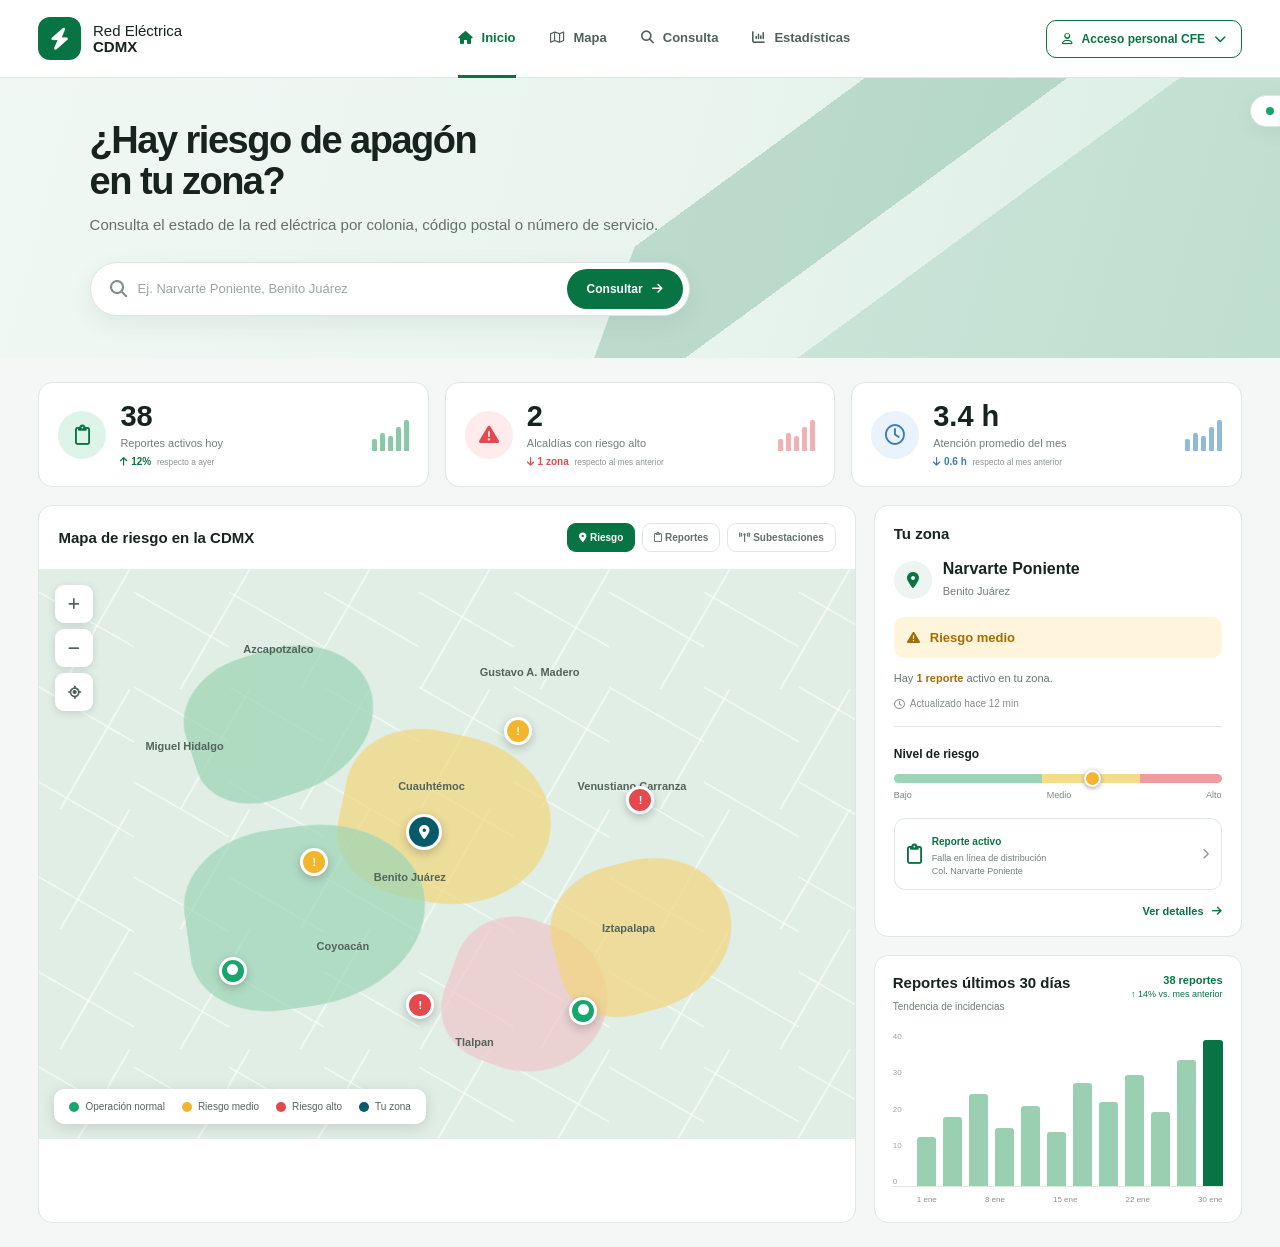
==== index.html @ fba77721 "Version 01 sin funcionalidad Se agrega la primer prueba de la página web, unicamente la vista de "in" ====
<!DOCTYPE html>
<html lang="es">
<head>
    <meta charset="UTF-8">
    <meta name="viewport" content="width=device-width, initial-scale=1.0">

    <title>Red Eléctrica CDMX</title>

    <link rel="stylesheet" href="styles.css">

    <!-- Iconos -->
    <link
        rel="stylesheet"
        href="https://cdnjs.cloudflare.com/ajax/libs/font-awesome/6.5.2/css/all.min.css"
    >
</head>

<body>

    <!-- ================= NAVBAR ================= -->

    <header class="navbar">

        <div class="brand">

            <div class="brand-logo">
                <i class="fa-solid fa-bolt"></i>
            </div>

            <div class="brand-name">
                <span>Red Eléctrica</span>
                <strong>CDMX</strong>
            </div>

        </div>


        <nav class="nav-menu">

            <a href="#" class="nav-link active">
                <i class="fa-solid fa-house"></i>
                Inicio
            </a>

            <a href="#mapa" class="nav-link">
                <i class="fa-regular fa-map"></i>
                Mapa
            </a>

            <a href="#consulta" class="nav-link">
                <i class="fa-solid fa-magnifying-glass"></i>
                Consulta
            </a>

            <a href="#estadisticas" class="nav-link">
                <i class="fa-solid fa-chart-column"></i>
                Estadísticas
            </a>

        </nav>


        <button class="account-button">

            <i class="fa-regular fa-user"></i>

            <span>Acceso personal CFE</span>

            <i class="fa-solid fa-chevron-down"></i>

        </button>

    </header>


    <!-- ================= HERO ================= -->

    <section class="hero" id="consulta">

        <div class="hero-background"></div>

        <div class="hero-content">

            <div class="system-status">

                <span class="status-dot"></span>

                Sistema en operación

            </div>


            <h1>
                ¿Hay riesgo de apagón
                <br>
                en tu zona?
            </h1>


            <p>
                Consulta el estado de la red eléctrica
                por colonia, código postal o número de servicio.
            </p>


            <form class="search-box" id="searchForm">

                <i class="fa-solid fa-magnifying-glass search-icon"></i>

                <input
                    type="text"
                    id="searchInput"
                    placeholder="Ej. Narvarte Poniente, Benito Juárez"
                    autocomplete="off"
                >

                <button type="submit">
                    Consultar
                    <i class="fa-solid fa-arrow-right"></i>
                </button>

            </form>

        </div>

    </section>


    <!-- ================= CONTENIDO ================= -->

    <main class="container">


        <!-- ================= MÉTRICAS ================= -->

        <section class="metrics">

            <article class="metric-card">

                <div class="metric-icon green">
                    <i class="fa-regular fa-clipboard"></i>
                </div>

                <div class="metric-content">

                    <span class="metric-value">38</span>

                    <span class="metric-label">
                        Reportes activos hoy
                    </span>

                    <span class="metric-trend positive">
                        <i class="fa-solid fa-arrow-up"></i>
                        12%
                        <small>respecto a ayer</small>
                    </span>

                </div>

                <div class="mini-chart">
                    <span></span>
                    <span></span>
                    <span></span>
                    <span></span>
                    <span></span>
                </div>

            </article>


            <article class="metric-card">

                <div class="metric-icon red">
                    <i class="fa-solid fa-triangle-exclamation"></i>
                </div>

                <div class="metric-content">

                    <span class="metric-value">2</span>

                    <span class="metric-label">
                        Alcaldías con riesgo alto
                    </span>

                    <span class="metric-trend negative">
                        <i class="fa-solid fa-arrow-down"></i>
                        1 zona
                        <small>respecto al mes anterior</small>
                    </span>

                </div>

                <div class="mini-chart red-chart">
                    <span></span>
                    <span></span>
                    <span></span>
                    <span></span>
                    <span></span>
                </div>

            </article>


            <article class="metric-card">

                <div class="metric-icon blue">
                    <i class="fa-regular fa-clock"></i>
                </div>

                <div class="metric-content">

                    <span class="metric-value">3.4 h</span>

                    <span class="metric-label">
                        Atención promedio del mes
                    </span>

                    <span class="metric-trend positive blue-text">
                        <i class="fa-solid fa-arrow-down"></i>
                        0.6 h
                        <small>respecto al mes anterior</small>
                    </span>

                </div>

                <div class="mini-chart blue-chart">
                    <span></span>
                    <span></span>
                    <span></span>
                    <span></span>
                    <span></span>
                </div>

            </article>

        </section>


        <!-- ================= DASHBOARD ================= -->

        <section class="dashboard">


            <!-- ================= MAPA ================= -->

            <article class="card map-card" id="mapa">

                <div class="card-header">

                    <h2>
                        Mapa de riesgo en la CDMX
                    </h2>

                    <div class="map-tabs">

                        <button class="map-tab active">
                            <i class="fa-solid fa-location-dot"></i>
                            Riesgo
                        </button>

                        <button class="map-tab">
                            <i class="fa-regular fa-clipboard"></i>
                            Reportes
                        </button>

                        <button class="map-tab">
                            <i class="fa-solid fa-tower-broadcast"></i>
                            Subestaciones
                        </button>

                    </div>

                </div>


                <div class="map">

                    <!-- Decoración de calles -->
                    <div class="street street-1"></div>
                    <div class="street street-2"></div>
                    <div class="street street-3"></div>
                    <div class="street street-4"></div>
                    <div class="street street-5"></div>


                    <!-- Zonas -->

                    <div class="zone-area zone-1"></div>
                    <div class="zone-area zone-2"></div>
                    <div class="zone-area zone-3"></div>
                    <div class="zone-area zone-4"></div>
                    <div class="zone-area zone-5"></div>


                    <!-- Nombres de alcaldías -->

                    <span class="map-label label-1">
                        Azcapotzalco
                    </span>

                    <span class="map-label label-2">
                        Gustavo A. Madero
                    </span>

                    <span class="map-label label-3">
                        Miguel Hidalgo
                    </span>

                    <span class="map-label label-4">
                        Cuauhtémoc
                    </span>

                    <span class="map-label label-5">
                        Venustiano Carranza
                    </span>

                    <span class="map-label label-6">
                        Benito Juárez
                    </span>

                    <span class="map-label label-7">
                        Coyoacán
                    </span>

                    <span class="map-label label-8">
                        Iztapalapa
                    </span>

                    <span class="map-label label-9">
                        Tlalpan
                    </span>


                    <!-- Marcadores -->

                    <button class="map-pin green pin-1">
                        <i class="fa-solid fa-circle"></i>
                    </button>

                    <button class="map-pin yellow pin-2">
                        !
                    </button>

                    <button class="map-pin red pin-3">
                        !
                    </button>

                    <button class="map-pin yellow pin-4">
                        !
                    </button>

                    <button class="map-pin red pin-5">
                        !
                    </button>

                    <button class="map-pin green pin-6">
                        <i class="fa-solid fa-circle"></i>
                    </button>

                    <button class="map-pin user-pin">
                        <i class="fa-solid fa-location-dot"></i>
                    </button>


                    <!-- Controles -->

                    <div class="map-controls">

                        <button>
                            <i class="fa-solid fa-plus"></i>
                        </button>

                        <button>
                            <i class="fa-solid fa-minus"></i>
                        </button>

                        <button>
                            <i class="fa-solid fa-location-crosshairs"></i>
                        </button>

                    </div>


                    <!-- Leyenda -->

                    <div class="map-legend">

                        <span>
                            <i class="legend-dot normal"></i>
                            Operación normal
                        </span>

                        <span>
                            <i class="legend-dot medium"></i>
                            Riesgo medio
                        </span>

                        <span>
                            <i class="legend-dot high"></i>
                            Riesgo alto
                        </span>

                        <span>
                            <i class="legend-dot location"></i>
                            Tu zona
                        </span>

                    </div>

                </div>

            </article>


            <!-- ================= COLUMNA DERECHA ================= -->

            <aside class="side-column">


                <!-- ================= TU ZONA ================= -->

                <article class="card zone-card">

                    <h2>
                        Tu zona
                    </h2>


                    <div class="location-title">

                        <div class="location-icon">
                            <i class="fa-solid fa-location-dot"></i>
                        </div>

                        <div>

                            <h3 id="zoneName">
                                Narvarte Poniente
                            </h3>

                            <span id="zoneCity">
                                Benito Juárez
                            </span>

                        </div>

                    </div>


                    <div class="risk-status">

                        <i class="fa-solid fa-triangle-exclamation"></i>

                        <span>
                            Riesgo medio
                        </span>

                    </div>


                    <p class="report-message">

                        Hay
                        <strong>1 reporte</strong>
                        activo en tu zona.

                    </p>


                    <div class="updated">

                        <i class="fa-regular fa-clock"></i>

                        Actualizado hace 12 min

                    </div>


                    <div class="zone-divider"></div>


                    <!-- Nivel -->

                    <div class="risk-level">

                        <strong>
                            Nivel de riesgo
                        </strong>


                        <div class="risk-bar">

                            <div class="risk-position"></div>

                        </div>


                        <div class="risk-scale">

                            <span>Bajo</span>

                            <span>Medio</span>

                            <span>Alto</span>

                        </div>

                    </div>


                    <!-- Reporte -->

                    <div class="active-report">

                        <div class="report-icon">

                            <i class="fa-regular fa-clipboard"></i>

                        </div>

                        <div>

                            <strong>
                                Reporte activo
                            </strong>

                            <p>
                                Falla en línea de distribución
                                <br>
                                Col. Narvarte Poniente
                            </p>

                        </div>

                        <i class="fa-solid fa-chevron-right"></i>

                    </div>


                    <button class="details-button">

                        Ver detalles

                        <i class="fa-solid fa-arrow-right"></i>

                    </button>

                </article>


                <!-- ================= GRÁFICA ================= -->

                <article class="card chart-card" id="estadisticas">

                    <div class="chart-header">

                        <div>

                            <h2>
                                Reportes últimos 30 días
                            </h2>

                            <span>
                                Tendencia de incidencias
                            </span>

                        </div>


                        <div class="chart-result">

                            <strong>
                                38 reportes
                            </strong>

                            <small>
                                ↑ 14% vs. mes anterior
                            </small>

                        </div>

                    </div>


                    <div class="chart">

                        <div class="chart-grid">

                            <span>40</span>
                            <span>30</span>
                            <span>20</span>
                            <span>10</span>
                            <span>0</span>

                        </div>


                        <div class="bars">

                            <div class="bar" style="height:32%"></div>
                            <div class="bar" style="height:45%"></div>
                            <div class="bar" style="height:60%"></div>
                            <div class="bar" style="height:38%"></div>
                            <div class="bar" style="height:52%"></div>
                            <div class="bar" style="height:35%"></div>
                            <div class="bar" style="height:67%"></div>
                            <div class="bar" style="height:55%"></div>
                            <div class="bar" style="height:72%"></div>
                            <div class="bar" style="height:48%"></div>
                            <div class="bar" style="height:82%"></div>
                            <div class="bar highlight" style="height:95%"></div>

                        </div>

                    </div>


                    <div class="chart-dates">

                        <span>1 ene</span>
                        <span>8 ene</span>
                        <span>15 ene</span>
                        <span>22 ene</span>
                        <span>30 ene</span>

                    </div>

                </article>

            </aside>

        </section>

    </main>


    <script src="script.js"></script>

</body>
</html>
---- styles.css ----
:root {

    --green: #087443;
    --green-dark: #075b38;
    --green-light: #dff4e9;

    --background: #f4f7f5;

    --white: #ffffff;

    --text: #17231e;
    --muted: #718078;

    --border: #dfe7e2;

    --yellow: #f4b52d;
    --yellow-light: #fff5dc;

    --red: #e5484d;
    --red-light: #ffebec;

    --blue: #397cb0;
    --blue-light: #eaf2fb;
}


/* ================= GENERAL ================= */

* {
    box-sizing: border-box;
    margin: 0;
    padding: 0;
}


body {

    font-family:
        Inter,
        -apple-system,
        BlinkMacSystemFont,
        "Segoe UI",
        sans-serif;

    background: var(--background);

    color: var(--text);

    min-height: 100vh;
}


button,
input {

    font-family: inherit;
}


/* ================= NAVBAR ================= */

.navbar {

    height: 78px;

    background: white;

    border-bottom: 1px solid var(--border);

    display: flex;

    align-items: center;

    justify-content: space-between;

    padding: 0 38px;

    position: sticky;

    top: 0;

    z-index: 100;
}


.brand {

    display: flex;

    align-items: center;

    gap: 12px;
}


.brand-logo {

    width: 43px;

    height: 43px;

    border-radius: 12px;

    background: var(--green);

    color: white;

    display: grid;

    place-items: center;

    font-size: 22px;
}


.brand-name {

    display: flex;

    flex-direction: column;

    font-size: 15px;

    line-height: 1.05;
}


.brand-name span {

    font-weight: 500;
}


.brand-name strong {

    font-weight: 800;
}


.nav-menu {

    display: flex;

    align-items: center;

    gap: 34px;

    margin-left: 80px;
}


.nav-link {

    height: 78px;

    display: flex;

    align-items: center;

    gap: 9px;

    color: #53615b;

    text-decoration: none;

    font-size: 13px;

    font-weight: 600;

    border-bottom: 3px solid transparent;

    transition: .2s ease;
}


.nav-link:hover {

    color: var(--green);
}


.nav-link.active {

    color: var(--green);

    border-bottom-color: var(--green);
}


.account-button {

    display: flex;

    align-items: center;

    gap: 9px;

    background: white;

    color: var(--green);

    border: 1px solid var(--green);

    border-radius: 10px;

    padding: 11px 15px;

    font-size: 12px;

    font-weight: 700;

    cursor: pointer;

    transition: .2s ease;
}


.account-button:hover {

    background: var(--green);

    color: white;
}


/* ================= HERO ================= */

.hero {

    min-height: 280px;

    position: relative;

    overflow: hidden;

    padding: 42px 7%;

    background:
        linear-gradient(
            105deg,
            #f0f8f4 0%,
            #e9f4ef 55%,
            #d8eee4 100%
        );
}


.hero-background {

    position: absolute;

    right: -5%;

    top: -20%;

    width: 55%;

    height: 150%;

    background:
        linear-gradient(
            135deg,
            transparent 0 20%,
            rgba(8, 116, 67, .20) 20% 38%,
            transparent 38% 48%,
            rgba(8, 116, 67, .12) 48%
        );

    transform: skewX(-20deg);

    pointer-events: none;
}


.hero-content {

    position: relative;

    z-index: 2;

    max-width: 650px;
}


.system-status {

    position: absolute;

    left: calc(100vw - 120px);

    top: -25px;

    white-space: nowrap;

    background: white;

    border: 1px solid var(--border);

    border-radius: 20px;

    padding: 9px 15px;

    font-size: 11px;

    font-weight: 700;

    box-shadow: 0 5px 20px rgba(0,0,0,.05);
}


.status-dot {

    width: 8px;

    height: 8px;

    display: inline-block;

    background: #16a66a;

    border-radius: 50%;

    margin-right: 7px;
}


.hero h1 {

    font-size: 38px;

    line-height: 1.08;

    letter-spacing: -1.5px;

    font-weight: 800;

    margin-bottom: 12px;
}


.hero p {

    max-width: 600px;

    color: #627169;

    font-size: 15px;

    line-height: 1.5;

    margin-bottom: 25px;
}


/* ================= SEARCH ================= */

.search-box {

    width: min(600px, 100%);

    height: 54px;

    display: flex;

    align-items: center;

    background: white;

    border: 1px solid #dce6e0;

    border-radius: 28px;

    padding: 5px 6px 5px 19px;

    box-shadow: 0 8px 25px rgba(31,70,53,.08);
}


.search-icon {

    color: #82918a;

    font-size: 17px;

    margin-right: 11px;
}


.search-box input {

    flex: 1;

    min-width: 0;

    border: none;

    outline: none;

    font-size: 13px;

    color: var(--text);
}


.search-box input::placeholder {

    color: #9aa7a1;
}


.search-box button {

    border: none;

    background: var(--green);

    color: white;

    border-radius: 23px;

    padding: 13px 20px;

    font-size: 12px;

    font-weight: 700;

    cursor: pointer;

    display: flex;

    align-items: center;

    gap: 9px;

    transition: .2s ease;
}


.search-box button:hover {

    background: var(--green-dark);

    transform: translateX(2px);
}


/* ================= CONTAINER ================= */

.container {

    max-width: 1450px;

    margin: auto;

    padding: 24px 3%;
}


/* ================= METRICS ================= */

.metrics {

    display: grid;

    grid-template-columns: repeat(3, 1fr);

    gap: 16px;

    margin-bottom: 18px;
}


.metric-card {

    background: white;

    border: 1px solid var(--border);

    border-radius: 14px;

    padding: 19px;

    display: flex;

    align-items: center;

    gap: 14px;

    transition: .2s ease;
}


.metric-card:hover {

    transform: translateY(-2px);

    box-shadow: 0 8px 25px rgba(27,63,45,.06);
}


.metric-icon {

    width: 48px;

    height: 48px;

    flex-shrink: 0;

    border-radius: 50%;

    display: grid;

    place-items: center;

    font-size: 20px;
}


.metric-icon.green {

    background: var(--green-light);

    color: var(--green);
}


.metric-icon.red {

    background: var(--red-light);

    color: var(--red);
}


.metric-icon.blue {

    background: var(--blue-light);

    color: var(--blue);
}


.metric-content {

    display: flex;

    flex-direction: column;
}


.metric-value {

    font-size: 29px;

    line-height: 1;

    font-weight: 800;
}


.metric-label {

    color: var(--muted);

    font-size: 11px;

    margin-top: 6px;
}


.metric-trend {

    font-size: 10px;

    margin-top: 7px;

    font-weight: 700;
}


.metric-trend small {

    font-weight: 500;

    color: #89958f;

    margin-left: 3px;
}


.positive {

    color: var(--green);
}


.negative {

    color: var(--red);
}


.blue-text {

    color: var(--blue);
}


.mini-chart {

    height: 32px;

    display: flex;

    align-items: end;

    gap: 3px;

    margin-left: auto;
}


.mini-chart span {

    width: 5px;

    background: #89c9aa;

    border-radius: 2px 2px 0 0;
}


.mini-chart span:nth-child(1) { height: 35%; }
.mini-chart span:nth-child(2) { height: 55%; }
.mini-chart span:nth-child(3) { height: 45%; }
.mini-chart span:nth-child(4) { height: 75%; }
.mini-chart span:nth-child(5) { height: 95%; }


.red-chart span {

    background: #f0b1b4;
}


.blue-chart span {

    background: #91bad8;
}


/* ================= DASHBOARD ================= */

.dashboard {

    display: grid;

    grid-template-columns:
        minmax(0, 2fr)
        minmax(330px, .9fr);

    gap: 18px;
}


.card {

    background: white;

    border: 1px solid var(--border);

    border-radius: 14px;

    overflow: hidden;
}


/* ================= CARD HEADER ================= */

.card-header {

    display: flex;

    align-items: center;

    justify-content: space-between;

    padding: 17px 19px;
}


.card-header h2,
.zone-card h2,
.chart-card h2 {

    font-size: 15px;

    font-weight: 800;
}


/* ================= MAP TABS ================= */

.map-tabs {

    display: flex;

    gap: 7px;
}


.map-tab {

    border: 1px solid var(--border);

    background: white;

    border-radius: 9px;

    padding: 8px 11px;

    font-size: 10px;

    font-weight: 700;

    color: #64716b;

    cursor: pointer;

    transition: .2s;
}


.map-tab.active,
.map-tab:hover {

    background: var(--green);

    color: white;

    border-color: var(--green);
}


/* ================= MAP ================= */

.map {

    height: 570px;

    position: relative;

    overflow: hidden;

    background-color: #e0eee6;

    background-image:
        linear-gradient(
            30deg,
            transparent 47%,
            rgba(255,255,255,.7) 48%,
            transparent 49%
        ),
        linear-gradient(
            120deg,
            transparent 47%,
            rgba(255,255,255,.7) 48%,
            transparent 49%
        );

    background-size: 95px 95px, 120px 120px;
}


.zone-area {

    position: absolute;

    border-radius: 45% 55% 60% 40%;

    opacity: .72;

    filter: blur(.2px);
}


.zone-1 {

    width: 190px;

    height: 145px;

    background: #9bd5b3;

    top: 14%;

    left: 18%;

    transform: rotate(-18deg);
}


.zone-2 {

    width: 210px;

    height: 170px;

    background: #f2d77e;

    top: 29%;

    left: 37%;

    transform: rotate(12deg);
}


.zone-3 {

    width: 240px;

    height: 180px;

    background: #9fd6b7;

    top: 45%;

    left: 18%;

    transform: rotate(-8deg);
}


.zone-4 {

    width: 160px;

    height: 150px;

    background: #efc7cb;

    top: 62%;

    left: 50%;

    transform: rotate(20deg);
}


.zone-5 {

    width: 180px;

    height: 150px;

    background: #f2d67f;

    top: 51%;

    left: 63%;

    transform: rotate(-15deg);
}


/* ================= MAP LABELS ================= */

.map-label {

    position: absolute;

    color: #53645b;

    font-size: 11px;

    font-weight: 700;

    z-index: 3;

    pointer-events: none;
}


.label-1 { top: 13%; left: 25%; }
.label-2 { top: 17%; left: 54%; }
.label-3 { top: 30%; left: 13%; }
.label-4 { top: 37%; left: 44%; }
.label-5 { top: 37%; left: 66%; }
.label-6 { top: 53%; left: 41%; }
.label-7 { top: 65%; left: 34%; }
.label-8 { top: 62%; left: 69%; }
.label-9 { top: 82%; left: 51%; }


/* ================= PINS ================= */

.map-pin {

    position: absolute;

    width: 28px;

    height: 28px;

    border-radius: 50%;

    border: 3px solid white;

    color: white;

    display: grid;

    place-items: center;

    font-size: 11px;

    font-weight: 800;

    box-shadow: 0 3px 10px rgba(0,0,0,.22);

    cursor: pointer;

    z-index: 5;

    transition: .2s;
}


.map-pin:hover {

    transform: scale(1.15);
}


.map-pin.green {

    background: #17a66b;
}


.pin-1 {

    top: 68%;

    left: 22%;
}


.pin-2 {

    top: 26%;

    left: 57%;

    background: var(--yellow);
}


.pin-3 {

    top: 38%;

    left: 72%;

    background: var(--red);
}


.pin-4 {

    top: 49%;

    left: 32%;

    background: var(--yellow);
}


.pin-5 {

    top: 74%;

    left: 45%;

    background: var(--red);
}


.pin-6 {

    top: 75%;

    left: 65%;

    background: #17a66b;
}


.user-pin {

    top: 43%;

    left: 45%;

    width: 36px;

    height: 36px;

    background: #075b68;

    font-size: 14px;
}


/* ================= MAP CONTROLS ================= */

.map-controls {

    position: absolute;

    top: 16px;

    left: 16px;

    display: flex;

    flex-direction: column;

    gap: 6px;

    z-index: 10;
}


.map-controls button {

    width: 38px;

    height: 38px;

    border: none;

    border-radius: 9px;

    background: white;

    box-shadow: 0 2px 8px rgba(0,0,0,.12);

    cursor: pointer;

    color: #52615a;

    transition: .2s;
}


.map-controls button:hover {

    background: var(--green);

    color: white;
}


/* ================= LEGEND ================= */

.map-legend {

    position: absolute;

    left: 15px;

    bottom: 15px;

    background: white;

    border-radius: 10px;

    padding: 12px 15px;

    box-shadow: 0 3px 15px rgba(0,0,0,.13);

    display: flex;

    gap: 17px;

    font-size: 10px;

    color: #56645d;

    z-index: 10;
}


.map-legend span {

    display: flex;

    align-items: center;

    gap: 6px;
}


.legend-dot {

    width: 10px;

    height: 10px;

    border-radius: 50%;

    display: inline-block;
}


.legend-dot.normal {

    background: #17a66b;
}


.legend-dot.medium {

    background: var(--yellow);
}


.legend-dot.high {

    background: var(--red);
}


.legend-dot.location {

    background: #075b68;
}


/* ================= SIDE ================= */

.side-column {

    display: flex;

    flex-direction: column;

    gap: 18px;
}


/* ================= ZONA ================= */

.zone-card {

    padding: 19px;
}


.location-title {

    display: flex;

    align-items: center;

    gap: 11px;

    margin: 18px 0;
}


.location-icon {

    width: 38px;

    height: 38px;

    border-radius: 50%;

    background: #edf4f1;

    display: grid;

    place-items: center;

    color: var(--green);
}


.location-title h3 {

    font-size: 16px;

    margin-bottom: 3px;
}


.location-title span {

    font-size: 11px;

    color: var(--muted);
}


/* ================= RISK ================= */

.risk-status {

    padding: 13px;

    border-radius: 10px;

    background: var(--yellow-light);

    color: #a36d00;

    display: flex;

    align-items: center;

    gap: 10px;

    font-size: 13px;

    font-weight: 800;
}


.report-message {

    font-size: 11px;

    color: #68766f;

    margin: 14px 0;
}


.report-message strong {

    color: #a36d00;
}


.updated {

    color: #829088;

    font-size: 10px;

    display: flex;

    align-items: center;

    gap: 6px;
}


.zone-divider {

    border-top: 1px solid var(--border);

    margin: 17px 0;
}


.risk-level strong {

    font-size: 12px;
}


.risk-bar {

    height: 9px;

    border-radius: 10px;

    margin: 12px 0 7px;

    background:
        linear-gradient(
            90deg,
            #9bd5b6 0%,
            #9bd5b6 45%,
            #f7dc88 45%,
            #f7dc88 75%,
            #ef9b9f 75%
        );

    position: relative;
}


.risk-position {

    position: absolute;

    left: 58%;

    top: -4px;

    width: 17px;

    height: 17px;

    border-radius: 50%;

    background: var(--yellow);

    border: 2px solid white;

    box-shadow: 0 1px 5px #999;
}


.risk-scale {

    display: flex;

    justify-content: space-between;

    color: #7a8781;

    font-size: 9px;
}


/* ================= REPORT ================= */

.active-report {

    margin-top: 18px;

    border: 1px solid var(--border);

    border-radius: 11px;

    padding: 12px;

    display: flex;

    align-items: center;

    gap: 10px;
}


.report-icon {

    color: var(--green);

    font-size: 20px;
}


.active-report div:nth-child(2) {

    flex: 1;
}


.active-report strong {

    color: var(--green);

    font-size: 10px;
}


.active-report p {

    color: var(--muted);

    font-size: 9px;

    line-height: 1.4;

    margin-top: 3px;
}


.active-report > i {

    color: #8c9993;

    font-size: 11px;
}


.details-button {

    width: 100%;

    margin-top: 15px;

    border: none;

    background: transparent;

    color: var(--green);

    font-size: 11px;

    font-weight: 800;

    display: flex;

    align-items: center;

    justify-content: flex-end;

    gap: 8px;

    cursor: pointer;
}


/* ================= CHART ================= */

.chart-card {

    padding: 18px;
}


.chart-header {

    display: flex;

    justify-content: space-between;

    align-items: flex-start;
}


.chart-header h2 {

    margin-bottom: 5px;
}


.chart-header > div:first-child span {

    color: var(--muted);

    font-size: 10px;
}


.chart-result {

    display: flex;

    flex-direction: column;

    align-items: flex-end;
}


.chart-result strong {

    color: var(--green);

    font-size: 11px;
}


.chart-result small {

    color: var(--green);

    font-size: 9px;

    margin-top: 3px;
}


.chart {

    height: 155px;

    position: relative;

    margin-top: 18px;

    border-bottom: 1px solid var(--border);
}


.chart-grid {

    position: absolute;

    left: 0;

    top: 0;

    height: 100%;

    display: flex;

    flex-direction: column;

    justify-content: space-between;

    color: #9aa59f;

    font-size: 8px;
}


.bars {

    position: absolute;

    left: 24px;

    right: 0;

    bottom: 0;

    height: 100%;

    display: flex;

    align-items: end;

    gap: 7px;
}


.bar {

    flex: 1;

    background: #9bcfb2;

    border-radius: 3px 3px 0 0;

    min-width: 5px;

    transition: .25s;
}


.bar:hover {

    background: var(--green);

    transform: translateY(-3px);
}


.bar.highlight {

    background: var(--green);
}


.chart-dates {

    margin-left: 24px;

    display: flex;

    justify-content: space-between;

    padding-top: 8px;

    color: #89958f;

    font-size: 8px;
}


/* ================= RESPONSIVE ================= */

@media (max-width: 1100px) {

    .nav-menu {

        margin-left: 20px;

        gap: 18px;
    }

    .dashboard {

        grid-template-columns: 1fr;
    }

    .side-column {

        display: grid;

        grid-template-columns: 1fr 1fr;
    }

    .map {

        height: 500px;
    }

}


@media (max-width: 800px) {

    .navbar {

        padding: 0 18px;
    }

    .nav-menu {

        display: none;
    }

    .account-button span {

        display: none;
    }

    .hero {

        padding: 38px 25px;
    }

    .hero h1 {

        font-size: 31px;
    }

    .system-status {

        display: none;
    }

    .metrics {

        grid-template-columns: 1fr;
    }

    .side-column {

        grid-template-columns: 1fr;
    }

    .map-tabs {

        display: none;
    }

    .map {

        height: 430px;
    }

    .map-legend {

        flex-wrap: wrap;

        max-width: 280px;
    }

}


@media (max-width: 520px) {

    .container {

        padding: 16px;
    }

    .brand-name {

        display: none;
    }

    .hero {

        min-height: 330px;
    }

    .hero h1 {

        font-size: 29px;
    }

    .search-box {

        height: auto;

        padding: 6px;
    }

    .search-box input {

        width: 100%;

        padding: 10px 0;
    }

    .search-box button {

        padding: 12px 14px;
    }

    .metric-card {

        padding: 15px;
    }

    .card-header {

        padding: 14px;
    }

    .map {

        height: 390px;
    }

    .map-label {

        font-size: 8px;
    }

    .map-legend {

        left: 8px;

        bottom: 8px;
    }

}
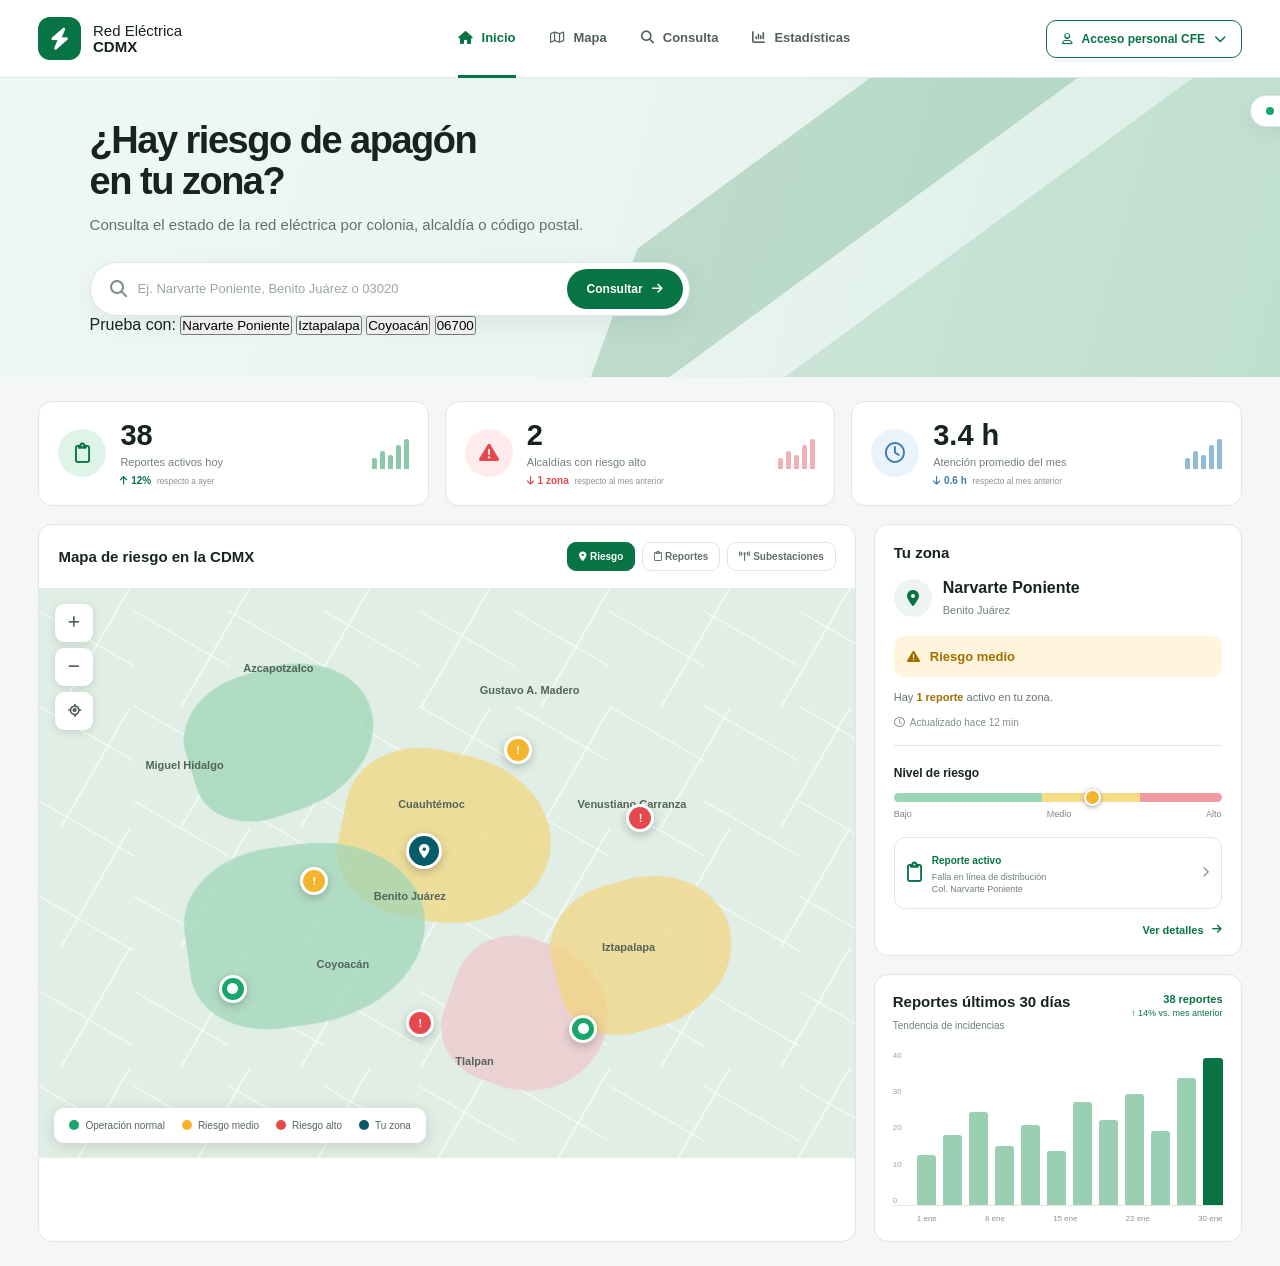
==== commit afc811d0: "Update index.html c1" ====
--- a/index.html
+++ b/index.html
@@ -99,7 +99,7 @@
 
             <p>
                 Consulta el estado de la red eléctrica
-                por colonia, código postal o número de servicio.
+                por colonia, alcaldía o código postal.
             </p>
 
 
@@ -110,7 +110,7 @@
                 <input
                     type="text"
                     id="searchInput"
-                    placeholder="Ej. Narvarte Poniente, Benito Juárez"
+                    placeholder="Ej. Narvarte Poniente, Benito Juárez o 03020"
                     autocomplete="off"
                 >
 
@@ -120,6 +120,21 @@
                 </button>
 
             </form>
+
+
+            <div class="search-suggestions">
+
+                <span>Prueba con:</span>
+
+                <button type="button" data-consulta="Narvarte Poniente">Narvarte Poniente</button>
+
+                <button type="button" data-consulta="Iztapalapa">Iztapalapa</button>
+
+                <button type="button" data-consulta="Coyoacán">Coyoacán</button>
+
+                <button type="button" data-consulta="06700">06700</button>
+
+            </div>
 
         </div>
 
@@ -637,4 +652,4 @@
     <script src="script.js"></script>
 
 </body>
-</html>+</html>
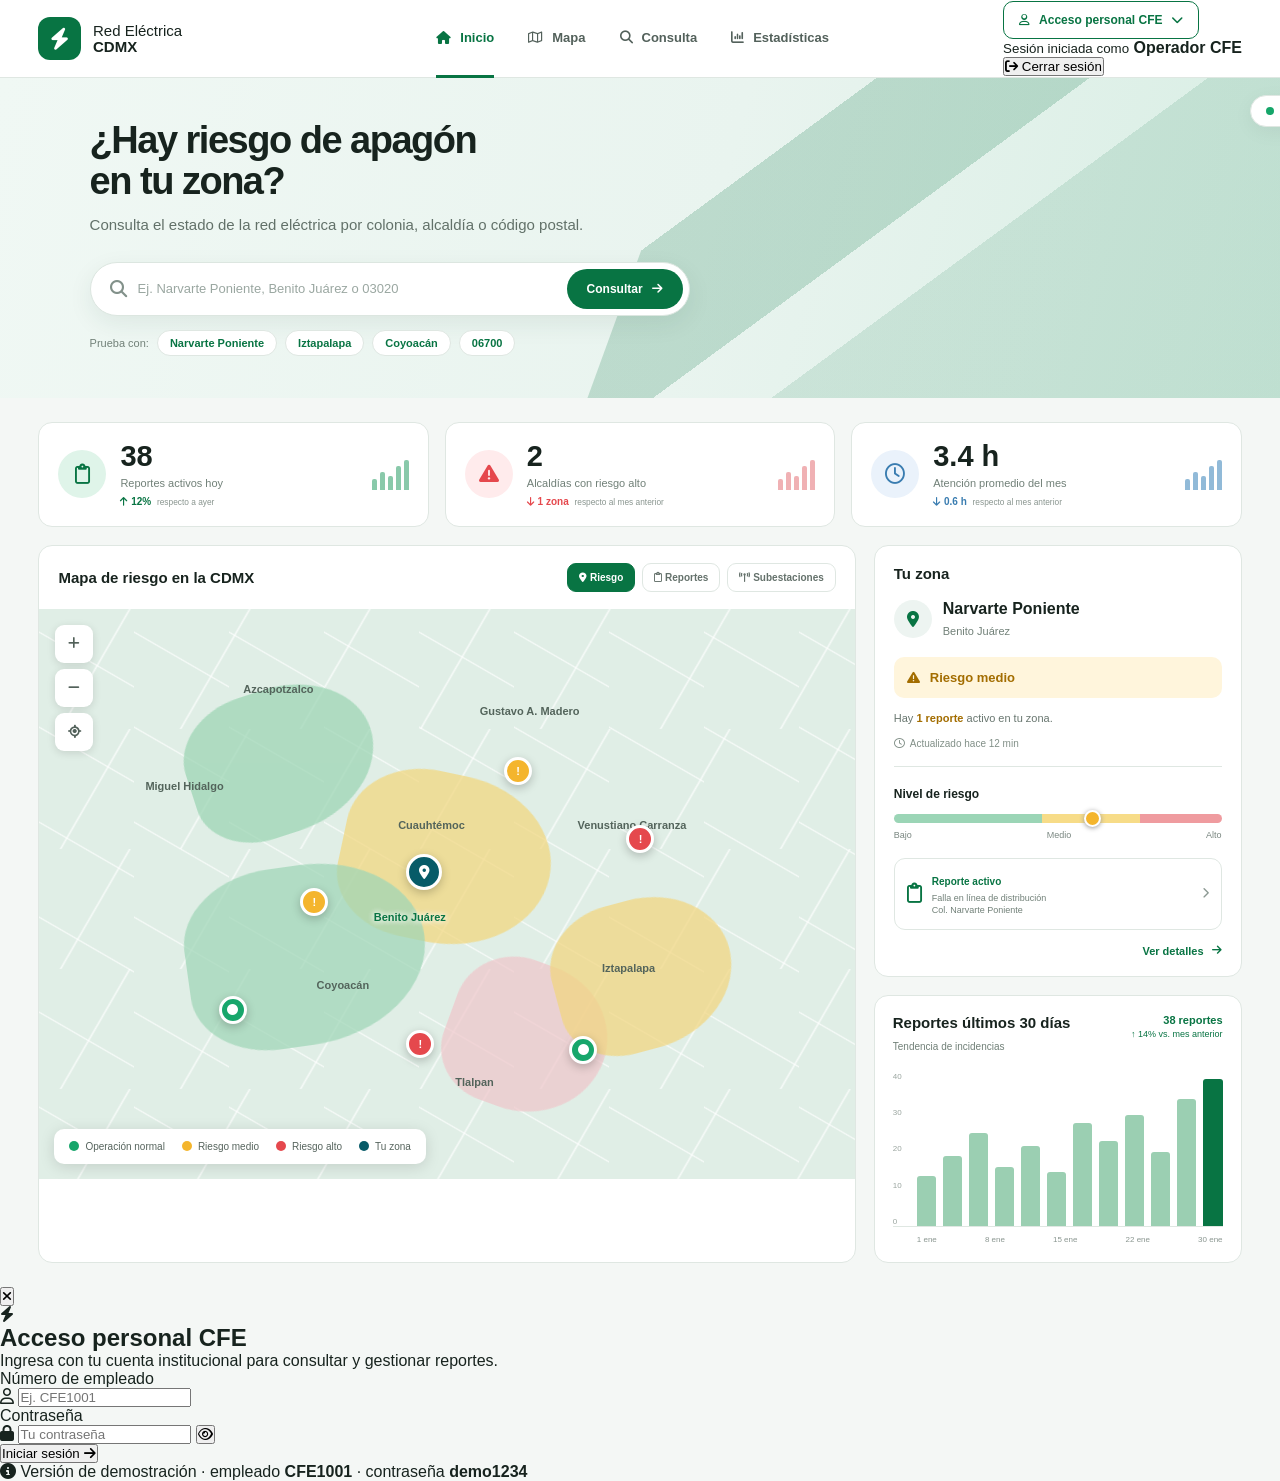
==== commit 56f42504: "Update index.html" ====
--- a/index.html
+++ b/index.html
@@ -60,15 +60,40 @@
         </nav>
 
 
-        <button class="account-button">
-
-            <i class="fa-regular fa-user"></i>
-
-            <span>Acceso personal CFE</span>
-
-            <i class="fa-solid fa-chevron-down"></i>
-
-        </button>
+        <div class="account-wrapper">
+
+            <button
+                class="account-button"
+                type="button"
+                aria-haspopup="dialog"
+            >
+
+                <i class="fa-regular fa-user"></i>
+
+                <span>Acceso personal CFE</span>
+
+                <i class="fa-solid fa-chevron-down"></i>
+
+            </button>
+
+
+            <!-- Menú de sesión (solo aparece con sesión iniciada) -->
+
+            <div class="account-menu" id="accountMenu">
+
+                <div class="account-menu-info">
+                    <small>Sesión iniciada como</small>
+                    <strong id="accountMenuName">Operador CFE</strong>
+                </div>
+
+                <button type="button" id="logoutButton">
+                    <i class="fa-solid fa-arrow-right-from-bracket"></i>
+                    Cerrar sesión
+                </button>
+
+            </div>
+
+        </div>
 
     </header>
 
@@ -649,6 +674,120 @@
     </main>
 
 
+    <!-- ================= LOGIN ================= -->
+
+    <div
+        class="login-overlay"
+        id="loginModal"
+        aria-hidden="true"
+    >
+
+        <div
+            class="login-card"
+            role="dialog"
+            aria-modal="true"
+            aria-labelledby="loginTitle"
+        >
+
+            <button
+                type="button"
+                class="login-close"
+                id="closeLogin"
+                aria-label="Cerrar"
+            >
+                <i class="fa-solid fa-xmark"></i>
+            </button>
+
+
+            <div class="login-logo">
+                <i class="fa-solid fa-bolt"></i>
+            </div>
+
+            <h2 id="loginTitle">Acceso personal CFE</h2>
+
+            <p class="login-subtitle">
+                Ingresa con tu cuenta institucional
+                para consultar y gestionar reportes.
+            </p>
+
+
+            <form id="loginForm" novalidate>
+
+                <label for="loginUser">
+                    Número de empleado
+                </label>
+
+                <div class="login-field">
+
+                    <i class="fa-regular fa-user"></i>
+
+                    <input
+                        type="text"
+                        id="loginUser"
+                        placeholder="Ej. CFE1001"
+                        autocomplete="username"
+                    >
+
+                </div>
+
+
+                <label for="loginPass">
+                    Contraseña
+                </label>
+
+                <div class="login-field">
+
+                    <i class="fa-solid fa-lock"></i>
+
+                    <input
+                        type="password"
+                        id="loginPass"
+                        placeholder="Tu contraseña"
+                        autocomplete="current-password"
+                    >
+
+                    <button
+                        type="button"
+                        id="togglePass"
+                        aria-label="Mostrar contraseña"
+                    >
+                        <i class="fa-regular fa-eye"></i>
+                    </button>
+
+                </div>
+
+
+                <div
+                    class="login-error"
+                    id="loginError"
+                    role="alert"
+                ></div>
+
+
+                <button
+                    type="submit"
+                    class="login-submit"
+                    id="loginSubmit"
+                >
+                    Iniciar sesión
+                    <i class="fa-solid fa-arrow-right"></i>
+                </button>
+
+            </form>
+
+
+            <p class="login-hint">
+                <i class="fa-solid fa-circle-info"></i>
+                Versión de demostración &middot;
+                empleado <strong>CFE1001</strong>
+                &middot; contraseña <strong>demo1234</strong>
+            </p>
+
+        </div>
+
+    </div>
+
+
     <script src="script.js"></script>
 
 </body>
--- a/styles.css
+++ b/styles.css
@@ -1738,4 +1738,78 @@
         bottom: 8px;
     }
 
-}+}
+
+
+/* ================= CONSULTA: SUGERENCIAS Y ESTADOS ================= */
+
+.search-suggestions {
+
+    display: flex;
+
+    flex-wrap: wrap;
+
+    align-items: center;
+
+    gap: 8px;
+
+    margin-top: 14px;
+
+    font-size: 11px;
+
+    color: var(--muted);
+}
+
+
+.search-suggestions button {
+
+    border: 1px solid var(--border);
+
+    background: white;
+
+    color: var(--green);
+
+    border-radius: 20px;
+
+    padding: 6px 12px;
+
+    font-size: 11px;
+
+    font-weight: 600;
+
+    cursor: pointer;
+
+    transition: .2s ease;
+}
+
+
+.search-suggestions button:hover {
+
+    background: var(--green);
+
+    color: white;
+
+    border-color: var(--green);
+}
+
+
+.search-box button:disabled {
+
+    pointer-events: none;
+}
+
+
+.risk-position {
+
+    transition: left .4s ease;
+}
+
+
+.map-label.label-active {
+
+    color: var(--green);
+
+    font-weight: 800;
+
+    text-shadow: 0 0 6px white, 0 0 6px white;
+}
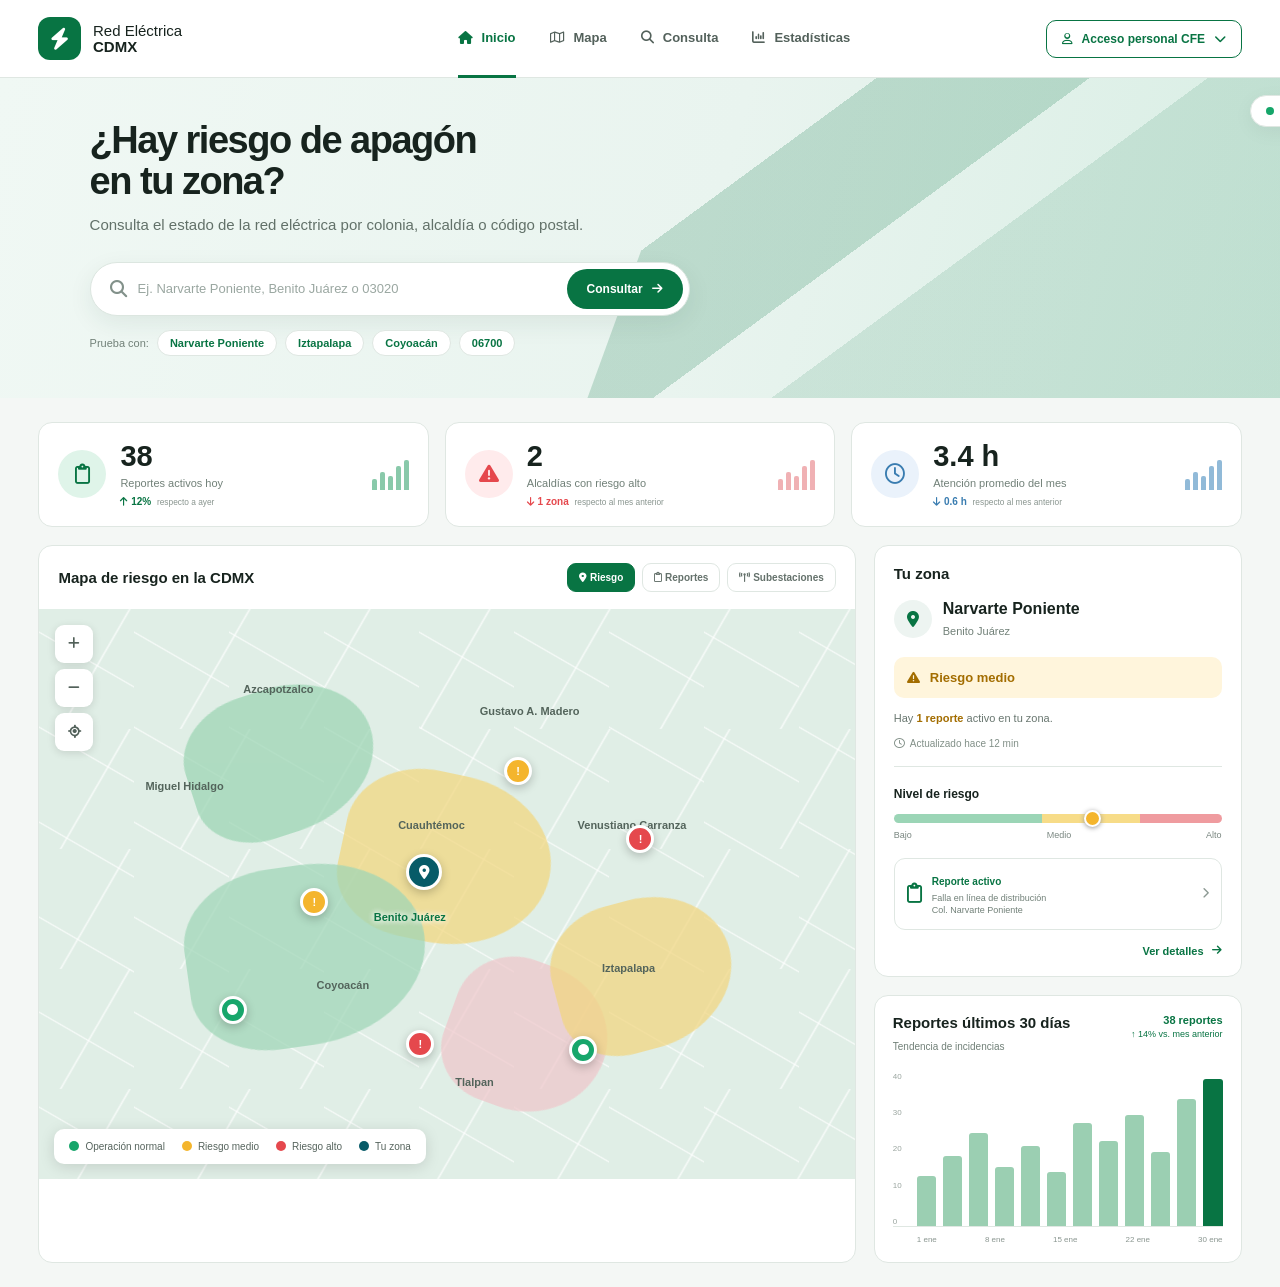
==== commit 0b959bf4: "Update index.html enlace a consulta" ====
--- a/index.html
+++ b/index.html
@@ -47,7 +47,7 @@
                 Mapa
             </a>
 
-            <a href="#consulta" class="nav-link">
+            <a href="#consulta.html" class="nav-link">
                 <i class="fa-solid fa-magnifying-glass"></i>
                 Consulta
             </a>
--- a/styles.css
+++ b/styles.css
@@ -1813,3 +1813,472 @@
 
     text-shadow: 0 0 6px white, 0 0 6px white;
 }
+
+
+
+/* ================= LOGIN CFE ================= */
+
+.account-wrapper {
+
+    position: relative;
+}
+
+
+.account-menu {
+
+    display: none;
+
+    position: absolute;
+
+    top: calc(100% + 8px);
+
+    right: 0;
+
+    min-width: 200px;
+
+    background: white;
+
+    border: 1px solid var(--border);
+
+    border-radius: 12px;
+
+    box-shadow: 0 12px 30px rgba(0, 0, 0, .12);
+
+    padding: 8px;
+
+    z-index: 50;
+}
+
+
+.account-menu.open {
+
+    display: block;
+}
+
+
+.account-menu-info {
+
+    display: flex;
+
+    flex-direction: column;
+
+    gap: 2px;
+
+    padding: 8px 10px 10px;
+
+    border-bottom: 1px solid var(--border);
+
+    margin-bottom: 6px;
+}
+
+
+.account-menu-info small {
+
+    font-size: 10px;
+
+    color: var(--muted);
+}
+
+
+.account-menu-info strong {
+
+    font-size: 13px;
+
+    color: var(--text);
+}
+
+
+.account-menu button {
+
+    width: 100%;
+
+    display: flex;
+
+    align-items: center;
+
+    gap: 9px;
+
+    border: none;
+
+    background: transparent;
+
+    color: var(--red);
+
+    font-size: 12px;
+
+    font-weight: 700;
+
+    padding: 9px 10px;
+
+    border-radius: 8px;
+
+    cursor: pointer;
+
+    transition: .2s ease;
+}
+
+
+.account-menu button:hover {
+
+    background: var(--red-light);
+}
+
+
+/* ----- Ventana ----- */
+
+.login-overlay {
+
+    position: fixed;
+
+    inset: 0;
+
+    z-index: 10000;
+
+    display: none;
+
+    align-items: center;
+
+    justify-content: center;
+
+    padding: 20px;
+
+    background: rgba(23, 35, 30, .55);
+
+    backdrop-filter: blur(4px);
+}
+
+
+.login-overlay.open {
+
+    display: flex;
+
+    animation: loginFade .2s ease-out;
+}
+
+
+.login-card {
+
+    position: relative;
+
+    width: 100%;
+
+    max-width: 400px;
+
+    max-height: 100%;
+
+    overflow-y: auto;
+
+    background: white;
+
+    border-radius: 20px;
+
+    padding: 34px 30px 26px;
+
+    box-shadow: 0 25px 60px rgba(0, 0, 0, .25);
+
+    animation: loginPop .25s ease-out;
+}
+
+
+@keyframes loginFade {
+
+    from { opacity: 0; }
+
+    to { opacity: 1; }
+}
+
+
+@keyframes loginPop {
+
+    from {
+
+        opacity: 0;
+
+        transform: translateY(14px) scale(.97);
+    }
+
+    to {
+
+        opacity: 1;
+
+        transform: translateY(0) scale(1);
+    }
+}
+
+
+.login-close {
+
+    position: absolute;
+
+    top: 14px;
+
+    right: 14px;
+
+    width: 32px;
+
+    height: 32px;
+
+    border: none;
+
+    border-radius: 50%;
+
+    background: transparent;
+
+    color: var(--muted);
+
+    font-size: 15px;
+
+    cursor: pointer;
+
+    transition: .2s ease;
+}
+
+
+.login-close:hover {
+
+    background: var(--background);
+
+    color: var(--text);
+}
+
+
+.login-logo {
+
+    width: 52px;
+
+    height: 52px;
+
+    border-radius: 14px;
+
+    background: var(--green);
+
+    color: white;
+
+    display: grid;
+
+    place-items: center;
+
+    font-size: 24px;
+
+    margin-bottom: 16px;
+}
+
+
+.login-card h2 {
+
+    font-size: 22px;
+
+    color: var(--text);
+
+    margin-bottom: 6px;
+}
+
+
+.login-subtitle {
+
+    font-size: 12px;
+
+    line-height: 1.5;
+
+    color: var(--muted);
+
+    margin-bottom: 22px;
+}
+
+
+.login-card label {
+
+    display: block;
+
+    font-size: 11px;
+
+    font-weight: 700;
+
+    color: var(--text);
+
+    margin-bottom: 6px;
+}
+
+
+.login-field {
+
+    display: flex;
+
+    align-items: center;
+
+    gap: 10px;
+
+    border: 1px solid var(--border);
+
+    border-radius: 11px;
+
+    padding: 0 12px;
+
+    margin-bottom: 16px;
+
+    background: white;
+
+    transition: .2s ease;
+}
+
+
+.login-field:focus-within {
+
+    border-color: var(--green);
+
+    box-shadow: 0 0 0 3px var(--green-light);
+}
+
+
+.login-field > i {
+
+    color: #9aa7a1;
+
+    font-size: 13px;
+}
+
+
+.login-field input {
+
+    flex: 1;
+
+    min-width: 0;
+
+    border: none;
+
+    outline: none;
+
+    background: transparent;
+
+    padding: 13px 0;
+
+    font-size: 13px;
+
+    color: var(--text);
+}
+
+
+.login-field input::placeholder {
+
+    color: #9aa7a1;
+}
+
+
+.login-field button {
+
+    border: none;
+
+    background: transparent;
+
+    color: #9aa7a1;
+
+    font-size: 14px;
+
+    cursor: pointer;
+
+    padding: 6px;
+}
+
+
+.login-field button:hover {
+
+    color: var(--green);
+}
+
+
+.login-error {
+
+    display: none;
+
+    background: var(--red-light);
+
+    color: #c83238;
+
+    font-size: 11px;
+
+    font-weight: 600;
+
+    padding: 10px 12px;
+
+    border-radius: 9px;
+
+    margin-bottom: 14px;
+}
+
+
+.login-error.visible {
+
+    display: block;
+}
+
+
+.login-submit {
+
+    width: 100%;
+
+    display: flex;
+
+    align-items: center;
+
+    justify-content: center;
+
+    gap: 9px;
+
+    border: none;
+
+    background: var(--green);
+
+    color: white;
+
+    border-radius: 11px;
+
+    padding: 14px;
+
+    font-size: 13px;
+
+    font-weight: 700;
+
+    cursor: pointer;
+
+    transition: .2s ease;
+}
+
+
+.login-submit:hover {
+
+    background: var(--green-dark);
+}
+
+
+.login-submit:disabled {
+
+    opacity: .8;
+
+    cursor: wait;
+}
+
+
+.login-hint {
+
+    margin-top: 18px;
+
+    padding: 10px 12px;
+
+    border: 1px dashed var(--border);
+
+    border-radius: 9px;
+
+    font-size: 10px;
+
+    line-height: 1.6;
+
+    color: var(--muted);
+
+    text-align: center;
+}
+
+
+.login-hint strong {
+
+    color: var(--text);
+}
